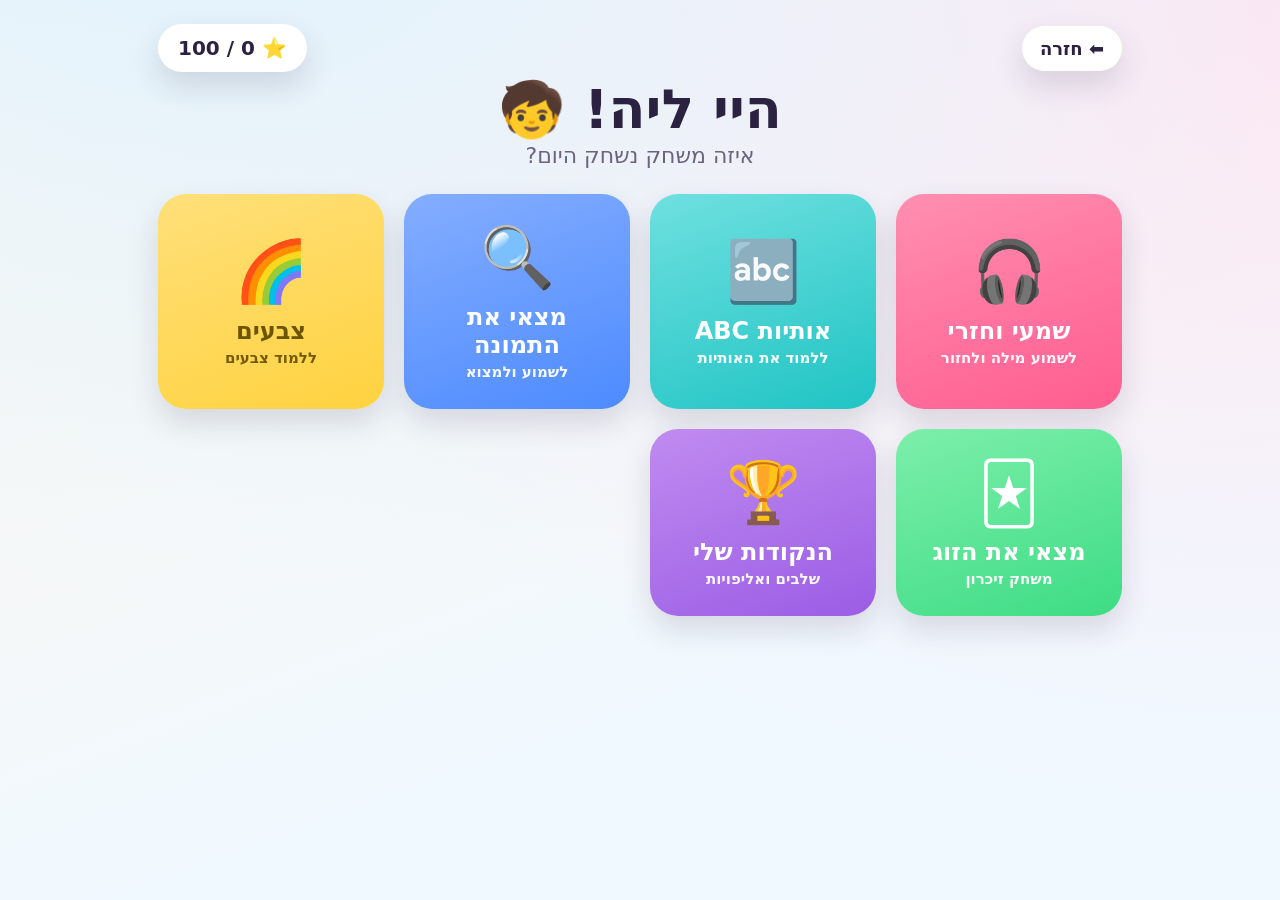
==== lia.html @ 0c725752 "add Lia (age 5) - identical to Shai, feminine" ====
<!DOCTYPE html>
<html lang="he" dir="rtl">
<head>
  <meta charset="UTF-8" />
  <meta name="viewport" content="width=device-width, initial-scale=1.0, maximum-scale=1.0, user-scalable=no" />
  <title>המשחקים של ליה 🧒</title>
  <script>document.write('<link rel="stylesheet" href="shared.css?t=' + Date.now() + '">');</script>
</head>
<body>
  <div class="wrap">
    <div class="topbar">
      <button class="btn-back" id="back">⬅️ חזרה</button>
      <div class="score" id="score">⭐ 0</div>
    </div>

    <!-- תפריט המשחקים -->
    <div id="menu">
      <h1 class="page-title">היי ליה! 🧒</h1>
      <p class="subtitle">איזה משחק נשחק היום?</p>
      <div class="games-grid">
        <button class="game-card c-pink"   onclick="Games.flash()">
          <span class="ico">🎧</span><span class="ttl">שמעי וחזרי</span><span class="sub">לשמוע מילה ולחזור</span>
        </button>
        <button class="game-card c-teal"   onclick="Games.abc()">
          <span class="ico">🔤</span><span class="ttl">אותיות ABC</span><span class="sub">ללמוד את האותיות</span>
        </button>
        <button class="game-card c-blue"   onclick="Games.find()">
          <span class="ico">🔍</span><span class="ttl">מצאי את התמונה</span><span class="sub">לשמוע ולמצוא</span>
        </button>
        <button class="game-card c-yellow" onclick="Games.colors()">
          <span class="ico">🌈</span><span class="ttl">צבעים</span><span class="sub">ללמוד צבעים</span>
        </button>
        <button class="game-card c-green"  onclick="Games.memory()">
          <span class="ico">🃏</span><span class="ttl">מצאי את הזוג</span><span class="sub">משחק זיכרון</span>
        </button>
        <button class="game-card c-purple" onclick="Games.progress()">
          <span class="ico">🏆</span><span class="ttl">הנקודות שלי</span><span class="sub">שלבים ואליפויות</span>
        </button>
      </div>
    </div>

    <!-- מסך המשחק -->
    <div id="stageWrap" class="hidden">
      <div class="stage" id="stage"></div>
    </div>
  </div>

  <script>(function(){var t=Date.now();document.write('<script src="data.js?t='+t+'"><\/script>');document.write('<script src="shared.js?t='+t+'"><\/script>');})();</script>
  <script>
    const stageWrap = document.getElementById("stageWrap");
    const stage = document.getElementById("stage");
    const menu = document.getElementById("menu");
    Score.init(document.getElementById("score"), "lia");

    document.getElementById("back").onclick = () => {
      if (!stageWrap.classList.contains("hidden")) { showMenu(); }
      else { location.href = "index.html"; }
    };
    function showMenu() { speechSynthesis && speechSynthesis.cancel(); stageWrap.classList.add("hidden"); menu.classList.remove("hidden"); }
    function showStage() { menu.classList.add("hidden"); stageWrap.classList.remove("hidden"); stage.innerHTML = ""; }

    // מאגר מילים ידידותי לבת 5 (פשוטות וחזותיות)
    const EASY = ALL_WORDS.filter(w => ["animals","food","colors","nature","things"].includes(w.topic));

    const Games = {
      /* ---------- 1. שמעי וחזרי ---------- */
      flash() {
        showStage();
        let pool = shuffle(EASY);
        let i = 0;
        const render = () => {
          const w = pool[i % pool.length];
          stage.innerHTML = "";
          stage.appendChild(el("div", "prompt-he", "תשמעי את המילה… ותגידי אותה גם את! 🗣️"));
          stage.appendChild(el("div", "big-emoji", w.emoji));
          stage.appendChild(el("div", "big-word", w.en));
          const fb = el("div", "feedback"); stage.appendChild(fb);
          const acts = el("div", "actions");

          const bListen = el("button", "action listen", "🔊 שמעי");
          bListen.onclick = async () => { fb.className = "feedback"; fb.textContent = ""; await speakEn(w.en); };

          const bSpeak = el("button", "action speak", "🎤 תורי!");
          bSpeak.onclick = () => recordAndScore(w, fb, bSpeak, "he");

          const bNext = el("button", "action next", "➡️ עוד מילה");
          bNext.onclick = () => { i++; render(); };

          acts.append(bListen, bSpeak, bNext);
          stage.appendChild(acts);

          // הוראה קולית + הקראת המילה
          speakHe("תשמעי את המילה ותגידי אותה").then(() => speakEn(w.en));
        };
        render();
      },

      /* ---------- 2. מצאי את התמונה ---------- */
      find(list) {
        showStage();
        const source = list || EASY;
        const round = () => {
          const opts = sample(source, 4);
          const target = randItem(opts);
          stage.innerHTML = "";
          stage.appendChild(el("div", "prompt-he", "תשמעי איזו מילה… ותלחצי על התמונה הנכונה! 👆"));
          const fb = el("div", "feedback");
          const choices = el("div", "choices");
          opts.forEach(o => {
            const c = el("button", "choice");
            c.innerHTML = `<span class="ce">${o.emoji}</span>`;
            c.onclick = () => {
              if (o.en === target.en) {
                c.classList.add("correct"); soundCorrect(); Score.add(); confetti(70);
                fb.className = "feedback great"; fb.textContent = "כל הכבוד! 🎉";
                // ממתינים שההקראה תסיים את המילה ורק אז עוברים הלאה
                speakHe("מצוין! זה " + target.he).then(() => setTimeout(round, 800));
              } else {
                c.classList.add("wrong"); soundTry();
                fb.className = "feedback try"; fb.textContent = "אופס, עוד פעם 🙂";
                speakHe("לא נורא, עוד פעם!");
                setTimeout(() => c.classList.remove("wrong"), 500);
              }
            };
            choices.appendChild(c);
          });
          stage.appendChild(choices);
          stage.appendChild(fb);
          const hear = el("div", "actions");
          const b = el("button", "action listen", "🔊 שמעי שוב");
          b.onclick = () => speakEn(target.en);
          hear.appendChild(b); stage.appendChild(hear);
          speakHe("איפה").then(() => speakEn(target.en));
        };
        round();
      },

      /* ---------- 3. צבעים ---------- */
      colors() { this.find(ALL_WORDS.filter(w => w.topic === "colors")); },

      /* ---------- ABC — לימוד האותיות ---------- */
      abc() {
        showStage();
        let i = 0;
        const render = () => {
          const it = ABC[i % ABC.length];
          stage.innerHTML = "";
          stage.appendChild(el("div", "prompt-he", "תשמעי את האות… ותגידי אותה גם את! 🔤"));
          stage.appendChild(el("div", "big-word", it.L + " " + it.L.toLowerCase()));
          stage.appendChild(el("div", "big-emoji", it.emoji));
          stage.appendChild(el("div", "prompt-en", it.word));
          const fb = el("div", "feedback");
          const acts = el("div", "actions");
          const bL = el("button", "action listen", "🔊 שמעי");
          bL.onclick = () => { fb.className = "feedback"; fb.textContent = ""; speakEn(it.L).then(() => speakEn(it.word)); };
          const bS = el("button", "action speak", "🎤 תורי!");
          bS.onclick = () => recordAndScore({ en: it.L, he: it.L }, fb, bS, "he");
          const bN = el("button", "action next", "➡️ האות הבאה");
          bN.onclick = () => { i++; render(); };
          acts.append(bL, bS, bN);
          stage.append(fb, acts);
          speakHe("האות").then(() => speakEn(it.L)).then(() => speakEn(it.word));
        };
        render();
      },

      /* ---------- 4. משחק זיכרון (תמונות) ---------- */
      memory() {
        showStage();
        const picks = sample(EASY, 6);
        const deck = shuffle([...picks, ...picks].map((w, idx) => ({ ...w, uid: idx })));
        stage.innerHTML = "";
        stage.appendChild(el("div", "prompt-he", "מצאי את שני הקלפים הזהים! 🃏"));
        const grid = el("div", "memory");
        let first = null, lock = false, matched = 0;
        deck.forEach((w) => {
          const card = el("button", "mcard");
          card.innerHTML = `<span class="back">❓</span><span class="face">${w.emoji}</span>`;
          card.onclick = () => {
            if (lock || card.classList.contains("up") || card.classList.contains("matched")) return;
            soundPop(); card.classList.add("up");
            speakEn(w.en);                 // אומרת את המילה באנגלית בכל היפוך קלף
            lock = true;                   // נעילה כדי שתספיק להגיד את המילה
            if (!first) {
              first = { card, w };
              setTimeout(() => { lock = false; }, 1500);
              return;
            }
            // קלף שני
            if (first.w.en === w.en) {
              card.classList.add("matched"); first.card.classList.add("matched");
              Score.add(); matched++;
              setTimeout(() => {
                soundCorrect(); first = null; lock = false;
                if (matched === picks.length) { confetti(150); soundWin(); speakHe("יש! כל הכבוד!"); }
              }, 1500);
            } else {
              setTimeout(() => {
                card.classList.remove("up"); first.card.classList.remove("up");
                first = null; lock = false;
              }, 1500);
            }
          };
          grid.appendChild(card);
        });
        stage.appendChild(grid);
        speakHe("מצאי את שני הקלפים הזהים");
      },

      /* ---------- 🏆 הנקודות שלי ---------- */
      progress() {
        showStage();
        renderProgress(stage, "lia");
        speakHe("אלה הנקודות שלך. כל הכבוד!");
      },
    };

    /* מציג הודעה ידידותית כשאין גישה למיקרופון */
    function showMicNote(fb) {
      if (stage.querySelector(".mic-note")) return;
      const note = el("div", "mic-note",
        "🎤 כדי לחזור על המילים צריך מיקרופון.<br>פתחי את המשחק עם הקובץ <b>הפעלה.bat</b> (נפתח ב-Chrome), ואשרי גישה למיקרופון.<br>בינתיים אפשר להמשיך לשמוע ולתרגל 🙂");
      stage.appendChild(note);
    }

    /* הקלטה + משוב הגייה (משוב בעברית) */
    async function recordAndScore(w, fb, btn, fbLang) {
      if (!RECOGNITION_OK) {
        fb.className = "feedback great"; fb.textContent = "יופי! כל הכבוד 👏";
        Score.add(); soundCorrect(); speakHe("יופי!"); return;
      }
      // ביקוש הרשאת מיקרופון (חלון אישור מופיע פעם אחת)
      fb.className = "feedback heard"; fb.textContent = "🎤 רגע…";
      const ok = await ensureMic();
      if (!ok) {
        fb.className = "feedback try"; fb.textContent = "אין גישה למיקרופון 🎤";
        showMicNote(fb); speakHe("צריך לאשר מיקרופון"); return;
      }
      btn.classList.add("recording"); btn.disabled = true;
      fb.className = "feedback heard"; fb.textContent = "🎤 מקשיבה לך…";
      try {
        const res = await listen("en-US");
        const verdict = scorePronunciation(w.en, res.alternatives);
        if (verdict === "great") {
          fb.className = "feedback great"; fb.textContent = "מושלם! נהדר! 🌟";
          Score.add(); soundCorrect(); confetti(70); speakHe("מצוין! יפה מאוד!");
        } else if (verdict === "close") {
          fb.className = "feedback close"; fb.textContent = "כמעט! בואי נשמע שוב 👂";
          soundTry(); await speakHe("כמעט! תקשיבי שוב"); await speakEnSlow(w.en);
        } else {
          fb.className = "feedback try"; fb.textContent = "בואי ננסה שוב יחד 🙂";
          soundTry(); await speakHe("בואי נשמע שוב"); await speakEnSlow(w.en);
        }
      } catch (e) {
        if (isMicPermissionError(e)) {
          fb.className = "feedback try"; fb.textContent = "אין גישה למיקרופון 🎤";
          showMicNote(fb);
        } else {
          fb.className = "feedback try"; fb.textContent = "לא שמעתי… לחצי שוב על המיקרופון 🎤";
          speakHe("לא שמעתי, עוד פעם");
        }
      } finally { btn.classList.remove("recording"); btn.disabled = false; }
    }
  </script>
</body>
</html>
---- shared.css ----
/* ============================================================
   shared.css — מערכת עיצוב משותפת למשחקים
   צבעוני, ידידותי לילדים, אותיות גדולות, כפתורים עגולים.
   ============================================================ */

:root {
  --bg-1: #fff7ed;
  --bg-2: #e0f2fe;
  --ink: #2b2140;
  --ink-soft: #6b6480;
  --card: #ffffff;
  --shadow: 0 14px 30px rgba(43, 33, 64, 0.14);
  --shadow-lg: 0 22px 50px rgba(43, 33, 64, 0.22);
  --radius: 28px;

  /* ערכת צבעים מלאת חיים */
  --pink: #ff5d8f;
  --peach: #ff9f68;
  --yellow: #ffd23f;
  --green: #3ddc84;
  --teal: #20c4c4;
  --blue: #4d8bff;
  --purple: #9b5de5;

  /* נושאי הדמויות */
  --shai: #ff5d8f;     /* שי בת 5 — ורוד */
  --shai-2: #ffb3c9;
  --tom: #20c4c4;      /* תום בת 9 — טורקיז */
  --tom-2: #9ae6e6;
}

* { box-sizing: border-box; }

html, body {
  margin: 0;
  padding: 0;
  min-height: 100%;
}

body {
  font-family: "Varela Round", "Comic Sans MS", "Trebuchet MS", "Segoe UI", system-ui, sans-serif;
  color: var(--ink);
  background:
    radial-gradient(1200px 700px at 15% -10%, var(--bg-2), transparent),
    radial-gradient(1100px 800px at 100% 0%, #fce7f3, transparent),
    linear-gradient(160deg, var(--bg-1), #f0f9ff 70%);
  background-attachment: fixed;
  direction: rtl;
  text-align: center;
  -webkit-tap-highlight-color: transparent;
  user-select: none;
}

/* ---------- פריסה כללית ---------- */
.wrap {
  max-width: 1000px;
  margin: 0 auto;
  padding: 24px 18px 60px;
}

.topbar {
  display: flex;
  align-items: center;
  justify-content: space-between;
  gap: 12px;
  margin-bottom: 8px;
}

.btn-back {
  border: none;
  cursor: pointer;
  background: #fff;
  color: var(--ink);
  font-size: 18px;
  font-weight: 700;
  padding: 12px 18px;
  border-radius: 999px;
  box-shadow: var(--shadow);
  font-family: inherit;
  transition: transform .12s ease;
}
.btn-back:hover { transform: translateY(-2px); }
.btn-back:active { transform: scale(.95); }

.score {
  background: #fff;
  border-radius: 999px;
  padding: 12px 20px;
  font-size: 20px;
  font-weight: 800;
  box-shadow: var(--shadow);
}

h1.page-title {
  font-size: clamp(30px, 6vw, 54px);
  margin: 6px 0 4px;
  line-height: 1.1;
  unicode-bidi: isolate;
}
.subtitle {
  font-size: clamp(16px, 3vw, 22px);
  color: var(--ink-soft);
  margin: 0 0 26px;
  unicode-bidi: isolate;
}

/* ---------- בחירת דמות (עמוד הבית) ---------- */
.pickers {
  display: flex;
  gap: 28px;
  flex-wrap: wrap;
  justify-content: center;
  margin-top: 18px;
}
.picker {
  flex: 1 1 300px;
  max-width: 380px;
  border: none;
  cursor: pointer;
  font-family: inherit;
  color: #fff;
  border-radius: 36px;
  padding: 40px 26px;
  box-shadow: var(--shadow-lg);
  transition: transform .15s ease, box-shadow .15s ease;
  position: relative;
  overflow: hidden;
}
.picker:hover { transform: translateY(-8px) scale(1.02); }
.picker:active { transform: scale(.97); }
.picker .ava { font-size: 96px; display: block; margin-bottom: 6px; filter: drop-shadow(0 6px 8px rgba(0,0,0,.18)); }
.picker .name { display: block; font-size: 46px; font-weight: 900; }
.picker .age { display: block; font-size: 22px; opacity: .95; margin-top: 6px; }
.picker.shai { background: linear-gradient(160deg, #ff7eb3, #ff5d8f 60%, #ff4d6d); }
.picker.tom  { background: linear-gradient(160deg, #4fd1c5, #20c4c4 60%, #1aa7a7); }

/* ---------- רשת המשחקים ---------- */
.games-grid {
  display: grid;
  grid-template-columns: repeat(auto-fit, minmax(210px, 1fr));
  gap: 20px;
  margin-top: 10px;
}
.game-card {
  border: none;
  cursor: pointer;
  font-family: inherit;
  color: #fff;
  border-radius: var(--radius);
  padding: 28px 18px;
  box-shadow: var(--shadow);
  transition: transform .14s ease, box-shadow .14s ease;
  text-align: center;
}
.game-card:hover { transform: translateY(-6px); box-shadow: var(--shadow-lg); }
.game-card:active { transform: scale(.96); }
.game-card .ico { font-size: 60px; display: block; }
.game-card .ttl { display: block; font-size: 24px; font-weight: 800; margin-top: 10px; unicode-bidi: isolate; }
.game-card .sub { display: block; font-size: 15px; opacity: .95; margin-top: 4px; font-weight: 600; unicode-bidi: isolate; }

.c-pink   { background: linear-gradient(160deg, #ff8fb1, var(--pink)); }
.c-peach  { background: linear-gradient(160deg, #ffbf91, var(--peach)); }
.c-yellow { background: linear-gradient(160deg, #ffe07a, var(--yellow)); color: #6b5500; }
.c-green  { background: linear-gradient(160deg, #7defab, var(--green)); }
.c-teal   { background: linear-gradient(160deg, #6fe0e0, var(--teal)); }
.c-blue   { background: linear-gradient(160deg, #84adff, var(--blue)); }
.c-purple { background: linear-gradient(160deg, #c08bf0, var(--purple)); }

/* ---------- מסך משחק ---------- */
.stage {
  background: var(--card);
  border-radius: 34px;
  box-shadow: var(--shadow-lg);
  padding: 30px 22px 38px;
  margin-top: 14px;
  min-height: 420px;
  display: flex;
  flex-direction: column;
  align-items: center;
  justify-content: center;
  gap: 18px;
}
.hidden { display: none !important; }

.prompt-he { font-size: clamp(20px, 4vw, 28px); font-weight: 800; color: var(--ink); }
.prompt-en { font-size: clamp(18px, 3.5vw, 24px); font-weight: 700; color: var(--ink-soft); }

.big-emoji {
  font-size: clamp(110px, 26vw, 190px);
  line-height: 1;
  filter: drop-shadow(0 10px 14px rgba(0,0,0,.16));
  animation: pop .4s ease;
}
.big-word {
  font-size: clamp(40px, 9vw, 78px);
  font-weight: 900;
  letter-spacing: 2px;
  direction: ltr;
}

@keyframes pop { 0% { transform: scale(.4); opacity: 0; } 70% { transform: scale(1.12); } 100% { transform: scale(1); opacity: 1; } }

/* כפתורי פעולה גדולים */
.actions { display: flex; gap: 14px; flex-wrap: wrap; justify-content: center; }
.action {
  border: none;
  cursor: pointer;
  font-family: inherit;
  font-size: 22px;
  font-weight: 800;
  color: #fff;
  padding: 18px 26px;
  border-radius: 999px;
  box-shadow: var(--shadow);
  transition: transform .12s ease, filter .12s ease;
  display: inline-flex;
  align-items: center;
  gap: 10px;
}
.action:hover { transform: translateY(-3px); filter: brightness(1.05); }
.action:active { transform: scale(.95); }
.action:disabled { opacity: .5; cursor: default; transform: none; }
.action.listen { background: linear-gradient(160deg, #84adff, var(--blue)); }
.action.speak  { background: linear-gradient(160deg, #ff8fb1, var(--pink)); }
.action.next   { background: linear-gradient(160deg, #7defab, var(--green)); color: #0a4a26; }
.action.ghost  { background: #eef0f6; color: var(--ink); box-shadow: none; }

/* מצב הקלטה — דופק */
.action.recording { animation: rec 1s ease-in-out infinite; }
@keyframes rec { 0%,100% { box-shadow: 0 0 0 0 rgba(255,93,143,.6); } 50% { box-shadow: 0 0 0 18px rgba(255,93,143,0); } }

/* בועת משוב */
.feedback {
  min-height: 56px;
  font-size: clamp(20px, 4vw, 26px);
  font-weight: 800;
  padding: 10px 22px;
  border-radius: 22px;
  transition: all .2s ease;
}
.feedback.great { background: #dcfce7; color: #166534; animation: pop .35s ease; }
.feedback.close { background: #fef9c3; color: #854d0e; }
.feedback.try   { background: #fee2e2; color: #991b1b; }
.feedback.heard { background: #e0e7ff; color: #3730a3; font-size: 18px; }

/* בחירה מרובה (תמונות / מילים) */
.choices {
  display: grid;
  grid-template-columns: repeat(auto-fit, minmax(130px, 1fr));
  gap: 16px;
  width: 100%;
  max-width: 640px;
}
.choice {
  border: 4px solid transparent;
  cursor: pointer;
  font-family: inherit;
  background: #f8f9ff;
  border-radius: 26px;
  padding: 22px 10px;
  box-shadow: var(--shadow);
  transition: transform .12s ease, border-color .12s ease;
}
.choice:hover { transform: translateY(-4px); }
.choice:active { transform: scale(.95); }
.choice .ce { font-size: 64px; display: block; }
.choice .cw { font-size: 26px; font-weight: 800; margin-top: 6px; direction: ltr; }
.choice.correct { border-color: var(--green); background: #dcfce7; }
.choice.wrong   { border-color: var(--pink); background: #fee2e2; animation: shake .4s; }
@keyframes shake { 0%,100% { transform: translateX(0); } 25% { transform: translateX(-8px); } 75% { transform: translateX(8px); } }

/* אותיות (זיהוי אות ראשונה / השלמת אותיות) */
.letters { display: flex; gap: 10px; justify-content: center; flex-wrap: wrap; direction: ltr; }
.letter {
  width: 64px; height: 78px;
  display: grid; place-items: center;
  font-size: 44px; font-weight: 900;
  background: #f1f5ff; border-radius: 16px;
  box-shadow: inset 0 -4px 0 rgba(0,0,0,.06);
}
.letter.blank { background: #fff3bf; color: var(--ink-soft); border: 3px dashed #e0c200; }
.letter.filled { background: #dcfce7; }
.letter-pick {
  border: none; cursor: pointer; font-family: inherit;
  width: 64px; height: 64px; font-size: 36px; font-weight: 900;
  border-radius: 16px; color: #fff;
  background: linear-gradient(160deg, #c08bf0, var(--purple));
  box-shadow: var(--shadow); transition: transform .1s ease;
}
.letter-pick:hover { transform: translateY(-3px); }
.letter-pick:active { transform: scale(.9); }
.letter-pick:disabled { opacity: .35; }

/* קלפי זיכרון */
.memory {
  display: grid;
  grid-template-columns: repeat(4, 1fr);
  gap: 12px;
  width: 100%;
  max-width: 560px;
}
.mcard {
  aspect-ratio: 1;
  border: none; cursor: pointer; font-family: inherit;
  border-radius: 18px;
  font-size: 44px; font-weight: 800;
  background: linear-gradient(160deg, #84adff, var(--blue));
  color: #fff;
  box-shadow: var(--shadow);
  transition: transform .15s ease;
  display: grid; place-items: center;
}
.mcard .face { display: none; direction: ltr; }
.mcard.up { background: #fff; color: var(--ink); }
.mcard.up .face { display: block; }
.mcard.up .back { display: none; }
.mcard.matched { background: #dcfce7; cursor: default; animation: pop .3s ease; }
.mcard:active { transform: scale(.95); }

/* פירור הוראות בראש המסך */
.hint {
  display: inline-flex; align-items: center; gap: 8px;
  background: #fff; border-radius: 999px;
  padding: 8px 16px; font-size: 16px; font-weight: 700;
  color: var(--ink-soft); box-shadow: var(--shadow);
  cursor: pointer;
}

/* קונפטי */
#confetti { position: fixed; inset: 0; pointer-events: none; z-index: 50; }

/* כוכבים שנאספו */
.stars { font-size: 28px; letter-spacing: 4px; }

@media (max-width: 560px) {
  .memory { grid-template-columns: repeat(4, 1fr); }
  .letter, .letter-pick { width: 50px; }
  .letter { height: 64px; font-size: 34px; }
}

/* ---------- מסך התקדמות / שלבים ---------- */
.level-badge {
  font-size: clamp(54px, 12vw, 90px);
  font-weight: 900;
  line-height: 1;
}
.level-cap { font-size: clamp(18px, 4vw, 24px); color: var(--ink-soft); font-weight: 800; }
.bar {
  width: min(560px, 92%);
  height: 30px;
  background: #eef0f6;
  border-radius: 999px;
  overflow: hidden;
  box-shadow: inset 0 2px 6px rgba(0,0,0,.08);
}
.bar > i {
  display: block; height: 100%;
  background: linear-gradient(90deg, var(--green), var(--teal), var(--blue));
  border-radius: 999px;
  transition: width .5s ease;
}
.trophies {
  display: flex; gap: 8px; flex-wrap: wrap; justify-content: center;
  font-size: 34px; min-height: 40px;
}
.trophies .none { font-size: 18px; color: var(--ink-soft); font-weight: 700; }

.days-table {
  width: min(560px, 96%);
  border-collapse: collapse;
  background: #fff;
  border-radius: 20px;
  overflow: hidden;
  box-shadow: var(--shadow);
  font-size: 18px;
}
.days-table th { background: #f1f5ff; padding: 12px; font-weight: 800; }
.days-table td { padding: 12px; border-top: 2px solid #f1f5ff; font-weight: 700; }
.days-table td.pts { color: var(--green); font-weight: 900; }
.days-table tr.today td { background: #fff7ed; }
.days-empty { color: var(--ink-soft); font-weight: 700; }

/* ---------- חגיגת אליפות ---------- */
.champ-overlay {
  position: fixed; inset: 0; z-index: 60;
  display: grid; place-items: center;
  background: rgba(43,33,64,.55);
  backdrop-filter: blur(4px);
  animation: pop .4s ease;
}
.champ-card {
  background: linear-gradient(160deg, #fff, #fff7ed);
  border-radius: 36px; padding: 40px 34px; max-width: 420px; width: 88%;
  box-shadow: var(--shadow-lg); text-align: center;
}
.champ-card .cup { font-size: 110px; animation: bob 1.4s ease-in-out infinite; }
@keyframes bob { 0%,100%{transform:translateY(0)} 50%{transform:translateY(-12px)} }
.champ-card h2 { font-size: 38px; margin: 6px 0; color: var(--pink); }
.champ-card p { font-size: 20px; color: var(--ink-soft); margin: 4px 0 22px; }

/* ---------- הודעת מיקרופון ---------- */
.mic-note {
  background: #fff7ed; border: 3px dashed #ffb37a;
  border-radius: 18px; padding: 14px 18px; margin-top: 8px;
  font-size: 16px; font-weight: 700; color: #9a5a00;
  max-width: 560px;
}
.mic-note b { color: #cf6a00; }
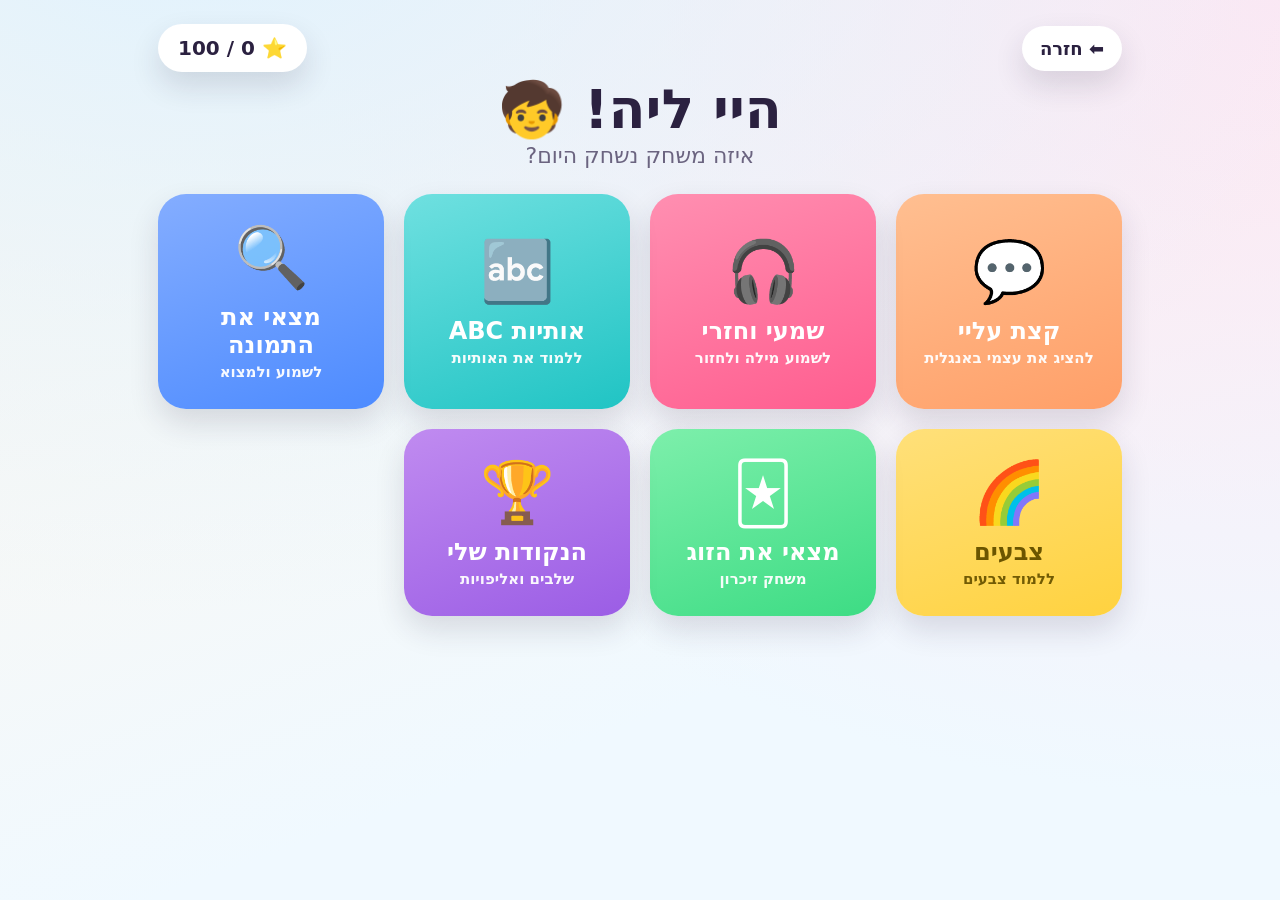
==== commit aa73366e: "Add files via upload" ====
--- a/lia.html
+++ b/lia.html
@@ -18,6 +18,9 @@
       <h1 class="page-title">היי ליה! 🧒</h1>
       <p class="subtitle">איזה משחק נשחק היום?</p>
       <div class="games-grid">
+        <button class="game-card c-peach"  onclick="Games.about()">
+          <span class="ico">💬</span><span class="ttl">קצת עליי</span><span class="sub">להציג את עצמי באנגלית</span>
+        </button>
         <button class="game-card c-pink"   onclick="Games.flash()">
           <span class="ico">🎧</span><span class="ttl">שמעי וחזרי</span><span class="sub">לשמוע מילה ולחזור</span>
         </button>
@@ -63,6 +66,37 @@
     const EASY = ALL_WORDS.filter(w => ["animals","food","colors","nature","things"].includes(w.topic));
 
     const Games = {
+      /* ---------- 💬 קצת עליי — משפטי היכרות ---------- */
+      about() {
+        showStage();
+        const SENT = ABOUT_ME.lia;
+        let i = 0;
+        const render = () => {
+          const s = SENT[i];
+          stage.innerHTML = "";
+          stage.appendChild(el("div", "prompt-he", "ככה מספרים על עצמי 🌟 תשמעי ותגידי גם את!"));
+          stage.appendChild(el("div", "dots", SENT.map((_, k) => `<span class="${k <= i ? 'on' : ''}"></span>`).join("")));
+          stage.appendChild(el("div", "big-emoji", s.emoji));
+          stage.appendChild(el("div", "sentence-en", s.en));
+          const heBtn = el("button", "sentence-he he-say", "🔈 " + s.he);
+          heBtn.onclick = () => speakHe(s.he);
+          stage.appendChild(heBtn);
+          const fb = el("div", "feedback");
+          const acts = el("div", "actions");
+          const bL = el("button", "action listen", "🔊 שמעי");
+          bL.onclick = async () => { fb.className = "feedback"; fb.textContent = ""; await speakEn(s.en); };
+          const bS = el("button", "action speak", "🎤 תורי!");
+          bS.onclick = () => sayAndCheer(s, fb, bS);
+          const last = i >= SENT.length - 1;
+          const bN = el("button", "action next", last ? "🎉 סיימתי!" : "➡️ עוד משפט");
+          bN.onclick = () => { if (last) { finishAbout(); } else { i++; render(); } };
+          acts.append(bL, bS, bN);
+          stage.append(fb, acts);
+          speakHe("תגידי").then(() => speakEn(s.en));
+        };
+        render();
+      },
+
       /* ---------- 1. שמעי וחזרי ---------- */
       flash() {
         showStage();
@@ -214,6 +248,56 @@
         speakHe("אלה הנקודות שלך. כל הכבוד!");
       },
     };
+
+    /* אמירת משפט במשחק "קצת עליי" — משוב מעודד ורחום (לגיל 5) */
+    async function sayAndCheer(s, fb, btn) {
+      if (!RECOGNITION_OK) {
+        fb.className = "feedback great"; fb.textContent = "כל הכבוד! 👏";
+        Score.add(); soundCorrect(); speakHe("כל הכבוד!"); return;
+      }
+      fb.className = "feedback heard"; fb.textContent = "🎤 רגע…";
+      const ok = await ensureMic();
+      if (!ok) {
+        fb.className = "feedback try"; fb.textContent = "אין גישה למיקרופון 🎤";
+        showMicNote(fb); speakHe("צריך לאשר מיקרופון"); return;
+      }
+      btn.classList.add("recording"); btn.disabled = true;
+      fb.className = "feedback heard"; fb.textContent = "🎤 מקשיבה לך…";
+      try {
+        const res = await listen("en-US");
+        const verdict = scorePronunciation(s.en, res.alternatives);
+        if (verdict === "try") {
+          fb.className = "feedback close"; fb.textContent = "יופי שניסית! בואי נשמע שוב 👂";
+          soundTry(); await speakHe("יופי! תקשיבי שוב"); await speakEnSlow(s.en);
+        } else {
+          fb.className = "feedback great"; fb.textContent = verdict === "great" ? "מושלם! 🌟" : "יפה מאוד! 👏";
+          Score.add(); soundCorrect(); confetti(60); speakHe("כל הכבוד!");
+        }
+      } catch (e) {
+        if (isMicPermissionError(e)) {
+          fb.className = "feedback try"; fb.textContent = "אין גישה למיקרופון 🎤"; showMicNote(fb);
+        } else {
+          fb.className = "feedback try"; fb.textContent = "לא שמעתי… לחצי שוב על המיקרופון 🎤";
+          speakHe("לא שמעתי, עוד פעם");
+        }
+      } finally { btn.classList.remove("recording"); btn.disabled = false; }
+    }
+
+    /* מסך סיום למשחק "קצת עליי" */
+    function finishAbout() {
+      stage.innerHTML = "";
+      confetti(180); soundWin();
+      stage.appendChild(el("div", "big-emoji", "🌟"));
+      stage.appendChild(el("div", "prompt-he", "כל הכבוד ליה! עכשיו את יודעת לספר על עצמך באנגלית! 🎉"));
+      const acts = el("div", "actions");
+      const again = el("button", "action next", "🔁 עוד פעם");
+      again.onclick = () => Games.about();
+      const toMenu = el("button", "action ghost", "🏠 לתפריט");
+      toMenu.onclick = showMenu;
+      acts.append(again, toMenu);
+      stage.appendChild(acts);
+      speakHe("כל הכבוד! עכשיו את יודעת לספר על עצמך באנגלית");
+    }
 
     /* מציג הודעה ידידותית כשאין גישה למיקרופון */
     function showMicNote(fb) {
--- a/shared.css
+++ b/shared.css
@@ -129,10 +129,15 @@
 .picker:hover { transform: translateY(-8px) scale(1.02); }
 .picker:active { transform: scale(.97); }
 .picker .ava { font-size: 96px; display: block; margin-bottom: 6px; filter: drop-shadow(0 6px 8px rgba(0,0,0,.18)); }
+.ava-svg { width: 108px; height: auto; display: block; margin: 0 auto; }
+.hero-ava { display: flex; justify-content: center; margin-bottom: 2px; filter: drop-shadow(0 6px 8px rgba(0,0,0,.15)); }
+.hero-ava .ava-svg { width: 96px; }
 .picker .name { display: block; font-size: 46px; font-weight: 900; }
 .picker .age { display: block; font-size: 22px; opacity: .95; margin-top: 6px; }
-.picker.shai { background: linear-gradient(160deg, #ff7eb3, #ff5d8f 60%, #ff4d6d); }
-.picker.tom  { background: linear-gradient(160deg, #4fd1c5, #20c4c4 60%, #1aa7a7); }
+.picker.shai    { background: linear-gradient(160deg, #ff7eb3, #ff5d8f 60%, #ff4d6d); }
+.picker.lia     { background: linear-gradient(160deg, #c08bf0, #9b5de5 60%, #7c3aed); }
+.picker.yonatan { background: linear-gradient(160deg, #84adff, #4d8bff 60%, #2f6bff); }
+.picker.tom     { background: linear-gradient(160deg, #4fd1c5, #20c4c4 60%, #1aa7a7); }
 
 /* ---------- רשת המשחקים ---------- */
 .games-grid {
@@ -198,6 +203,40 @@
   direction: ltr;
 }
 
+/* משפטים (משחק "קצת עליי") */
+.sentence-en {
+  font-size: clamp(26px, 6vw, 46px);
+  font-weight: 900;
+  direction: ltr;
+  color: var(--ink);
+  line-height: 1.15;
+  padding: 0 8px;
+}
+.sentence-he {
+  font-size: clamp(18px, 4vw, 26px);
+  font-weight: 800;
+  color: var(--ink-soft);
+  unicode-bidi: isolate;
+}
+/* שורת העברית כלחיצה — לוחצים כדי לשמוע את ההסבר */
+.he-say {
+  font-family: inherit;
+  border: 2px dashed #d9b3e6;
+  background: #faf5ff;
+  border-radius: 16px;
+  padding: 8px 16px;
+  cursor: pointer;
+  transition: transform .12s ease, background .12s ease;
+}
+.he-say:hover { transform: translateY(-2px); background: #f3e8ff; }
+.he-say:active { transform: scale(.96); }
+.dots { display: flex; gap: 8px; justify-content: center; }
+.dots span {
+  width: 12px; height: 12px; border-radius: 999px;
+  background: #e6e1ef; box-shadow: inset 0 1px 2px rgba(0,0,0,.1);
+}
+.dots span.on { background: linear-gradient(160deg, #ff8fb1, var(--pink)); }
+
 @keyframes pop { 0% { transform: scale(.4); opacity: 0; } 70% { transform: scale(1.12); } 100% { transform: scale(1); opacity: 1; } }
 
 /* כפתורי פעולה גדולים */
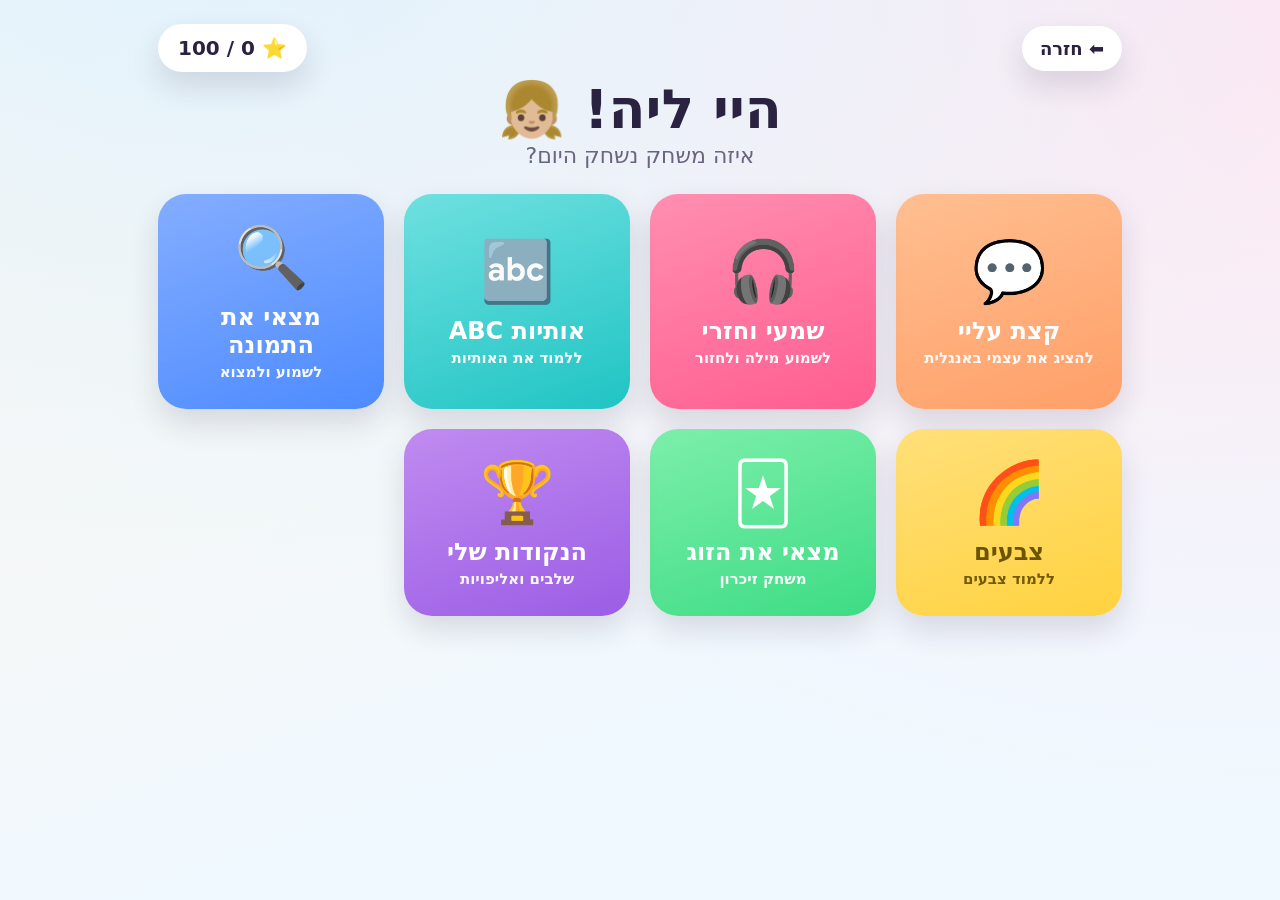
==== commit bb0b44bf: "Add files via upload" ====
--- a/lia.html
+++ b/lia.html
@@ -15,7 +15,7 @@
 
     <!-- תפריט המשחקים -->
     <div id="menu">
-      <h1 class="page-title">היי ליה! 🧒</h1>
+      <h1 class="page-title">היי ליה! 👧🏼</h1>
       <p class="subtitle">איזה משחק נשחק היום?</p>
       <div class="games-grid">
         <button class="game-card c-peach"  onclick="Games.about()">
@@ -79,7 +79,7 @@
           stage.appendChild(el("div", "big-emoji", s.emoji));
           stage.appendChild(el("div", "sentence-en", s.en));
           const heBtn = el("button", "sentence-he he-say", "🔈 " + s.he);
-          heBtn.onclick = () => speakHe(s.he);
+          heBtn.onclick = () => { try { speechSynthesis.cancel(); speechSynthesis.resume(); } catch (e) {} setTimeout(() => speakHe(s.he), 90); };
           stage.appendChild(heBtn);
           const fb = el("div", "feedback");
           const acts = el("div", "actions");
